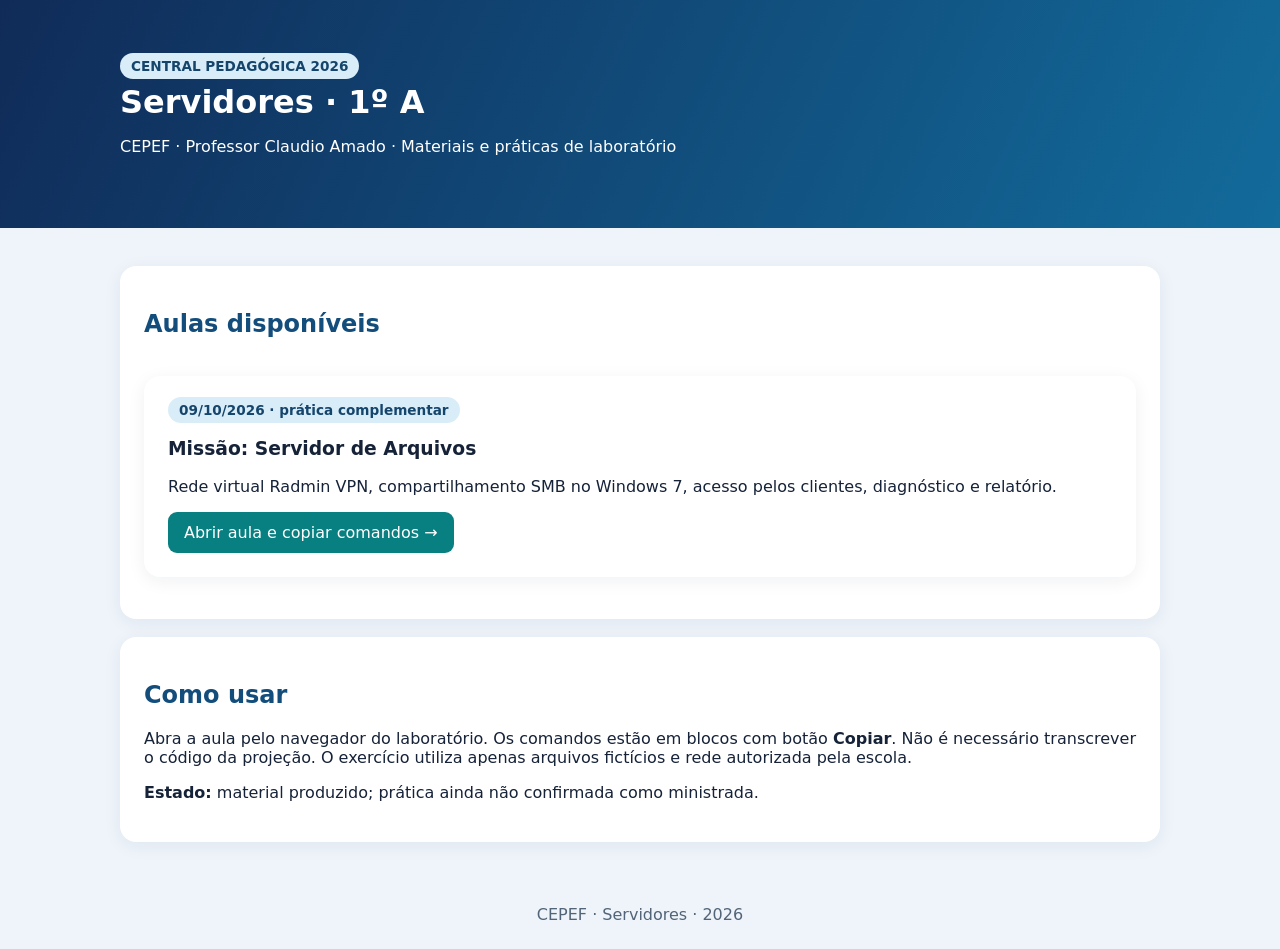
==== index.html @ 6cb3f021 "CEPEF Servidores 1A: publicar aula Radmin/SMB 09-10-2026" ====
<!doctype html><html lang="pt-BR"><head><meta charset="utf-8"><meta name="viewport" content="width=device-width, initial-scale=1"><title>Servidores | CEPEF 1º A</title><link rel="stylesheet" href="styles.css"></head><body><header><main><span class="tag">CENTRAL PEDAGÓGICA 2026</span><h1>Servidores · 1º A</h1><p>CEPEF · Professor Claudio Amado · Materiais e práticas de laboratório</p></main></header><main><section><h2>Aulas disponíveis</h2><div class="grid"><article class="tile"><span class="tag">09/10/2026 · prática complementar</span><h3>Missão: Servidor de Arquivos</h3><p>Rede virtual Radmin VPN, compartilhamento SMB no Windows 7, acesso pelos clientes, diagnóstico e relatório.</p><a class="btn" href="aulas/2026-10-09-radmin-smb.html">Abrir aula e copiar comandos →</a></article></div></section><section><h2>Como usar</h2><p>Abra a aula pelo navegador do laboratório. Os comandos estão em blocos com botão <b>Copiar</b>. Não é necessário transcrever o código da projeção. O exercício utiliza apenas arquivos fictícios e rede autorizada pela escola.</p><p><b>Estado:</b> material produzido; prática ainda não confirmada como ministrada.</p></section></main><footer>CEPEF · Servidores · 2026</footer></body></html>
---- styles.css ----
:root{font-family:system-ui,Arial,sans-serif;color:#152238;background:#eef4fa}*{box-sizing:border-box}body{margin:0}header{background:linear-gradient(115deg,#102b58,#126b9b);color:white;padding:36px 18px}main{max-width:1080px;margin:auto;padding:20px}h1{margin:8px 0}h2{color:#124d7b}section,.tile{background:white;border-radius:16px;padding:24px;margin:18px 0;box-shadow:0 4px 18px #0b254010}a{color:#096d9a}header a{color:white}.tag{background:#d9edf9;color:#16456c;padding:5px 11px;border-radius:18px;font-weight:700;font-size:.85rem}.grid{display:grid;grid-template-columns:repeat(auto-fit,minmax(260px,1fr));gap:15px}.btn,button{display:inline-block;background:#087f81;color:white;text-decoration:none;padding:11px 16px;border:0;border-radius:9px;cursor:pointer;font:inherit}.btn:hover,button:hover{background:#075c70}pre{background:#0f203d;color:#dcfce7;border-radius:12px;padding:16px;overflow-x:auto;white-space:pre-wrap;word-break:break-word}.command{margin:12px 0}.command button{font-size:.85rem;padding:7px 12px;margin-bottom:7px}.warn{border-left:5px solid #d18329;background:#fff5e9;padding:15px}.success{border-left:5px solid #16805b;background:#e9faf3;padding:15px}li{margin:7px 0}input,textarea{width:100%;padding:12px;border:1px solid #b4c6d4;border-radius:9px;margin:7px 0 14px;font:inherit}footer{text-align:center;padding:25px;color:#526477}@media print{header{background:white;color:#000}button{display:none}section{box-shadow:none;break-inside:avoid}}
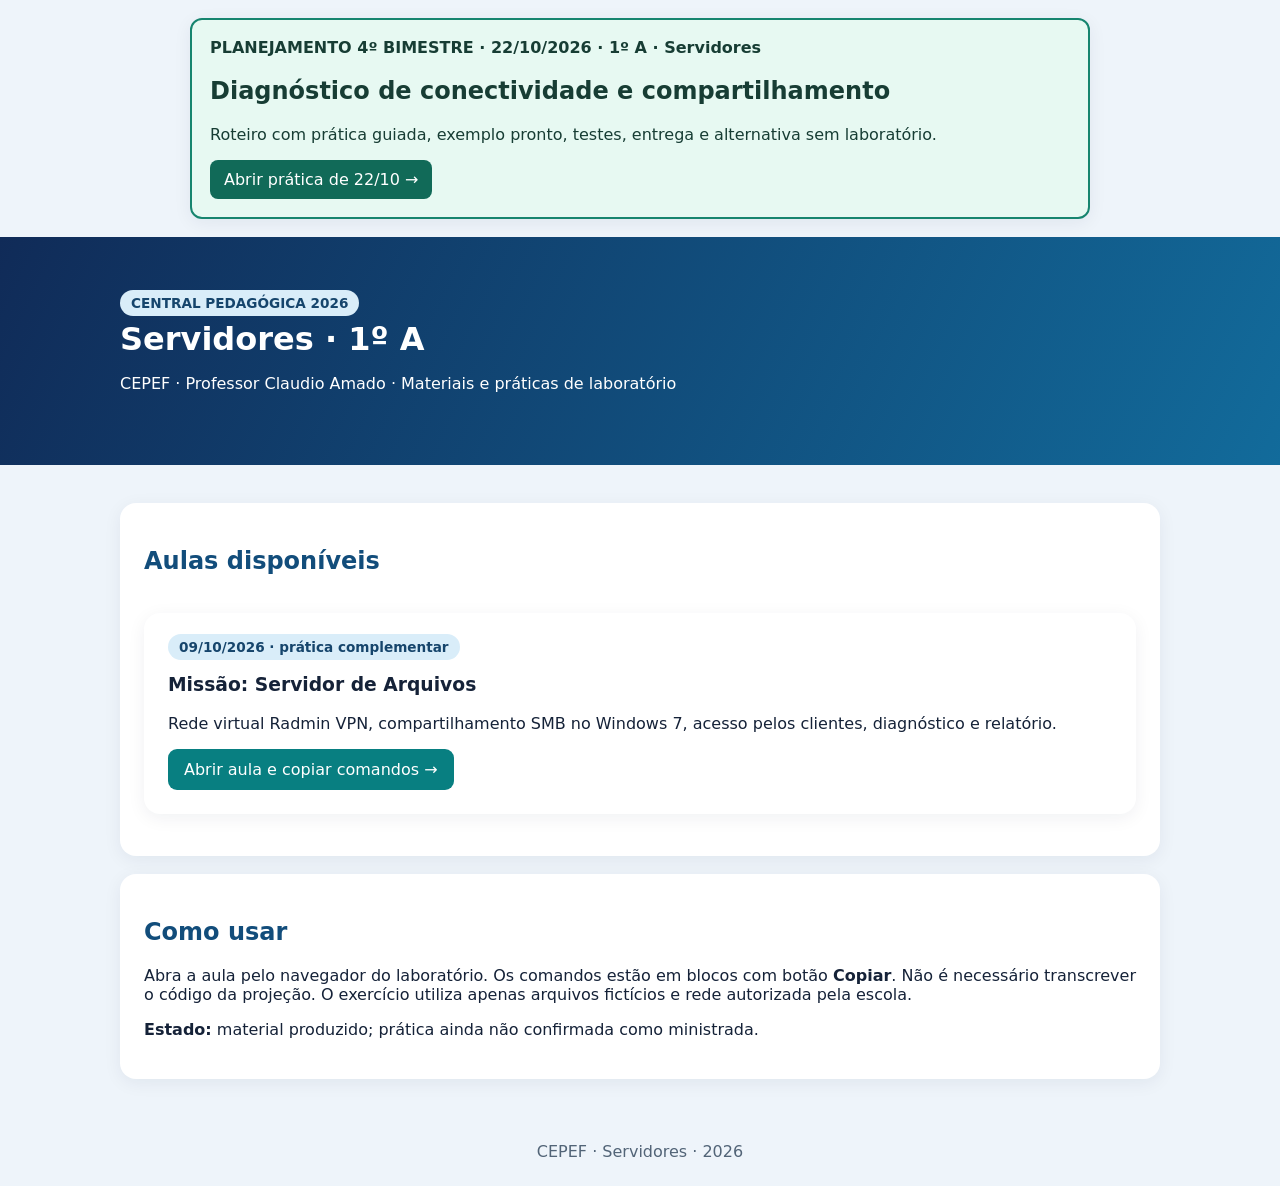
==== commit 77c2c7e0: "CEPEF: adicionar aula de 22-23 outubro ao índice" ====
--- a/index.html
+++ b/index.html
@@ -1 +1,2 @@
-<!doctype html><html lang="pt-BR"><head><meta charset="utf-8"><meta name="viewport" content="width=device-width, initial-scale=1"><title>Servidores | CEPEF 1º A</title><link rel="stylesheet" href="styles.css"></head><body><header><main><span class="tag">CENTRAL PEDAGÓGICA 2026</span><h1>Servidores · 1º A</h1><p>CEPEF · Professor Claudio Amado · Materiais e práticas de laboratório</p></main></header><main><section><h2>Aulas disponíveis</h2><div class="grid"><article class="tile"><span class="tag">09/10/2026 · prática complementar</span><h3>Missão: Servidor de Arquivos</h3><p>Rede virtual Radmin VPN, compartilhamento SMB no Windows 7, acesso pelos clientes, diagnóstico e relatório.</p><a class="btn" href="aulas/2026-10-09-radmin-smb.html">Abrir aula e copiar comandos →</a></article></div></section><section><h2>Como usar</h2><p>Abra a aula pelo navegador do laboratório. Os comandos estão em blocos com botão <b>Copiar</b>. Não é necessário transcrever o código da projeção. O exercício utiliza apenas arquivos fictícios e rede autorizada pela escola.</p><p><b>Estado:</b> material produzido; prática ainda não confirmada como ministrada.</p></section></main><footer>CEPEF · Servidores · 2026</footer></body></html>+<!doctype html><html lang="pt-BR"><head><meta charset="utf-8"><meta name="viewport" content="width=device-width, initial-scale=1"><title>Servidores | CEPEF 1º A</title><link rel="stylesheet" href="styles.css"></head><body>
+<section style="max-width:900px;margin:18px auto;padding:18px;border:2px solid #17856f;border-radius:12px;background:#e7f9f2;color:#173d34"><strong>PLANEJAMENTO 4º BIMESTRE · 22/10/2026 · 1º A · Servidores</strong><h2 style="color:#173d34">Diagnóstico de conectividade e compartilhamento</h2><p>Roteiro com prática guiada, exemplo pronto, testes, entrega e alternativa sem laboratório.</p><a style="display:inline-block;background:#116a58;color:#fff;padding:10px 14px;border-radius:8px;text-decoration:none" href="aulas/2026-10-22-diagnostico.html">Abrir prática de 22/10 →</a></section><header><main><span class="tag">CENTRAL PEDAGÓGICA 2026</span><h1>Servidores · 1º A</h1><p>CEPEF · Professor Claudio Amado · Materiais e práticas de laboratório</p></main></header><main><section><h2>Aulas disponíveis</h2><div class="grid"><article class="tile"><span class="tag">09/10/2026 · prática complementar</span><h3>Missão: Servidor de Arquivos</h3><p>Rede virtual Radmin VPN, compartilhamento SMB no Windows 7, acesso pelos clientes, diagnóstico e relatório.</p><a class="btn" href="aulas/2026-10-09-radmin-smb.html">Abrir aula e copiar comandos →</a></article></div></section><section><h2>Como usar</h2><p>Abra a aula pelo navegador do laboratório. Os comandos estão em blocos com botão <b>Copiar</b>. Não é necessário transcrever o código da projeção. O exercício utiliza apenas arquivos fictícios e rede autorizada pela escola.</p><p><b>Estado:</b> material produzido; prática ainda não confirmada como ministrada.</p></section></main><footer>CEPEF · Servidores · 2026</footer></body></html>
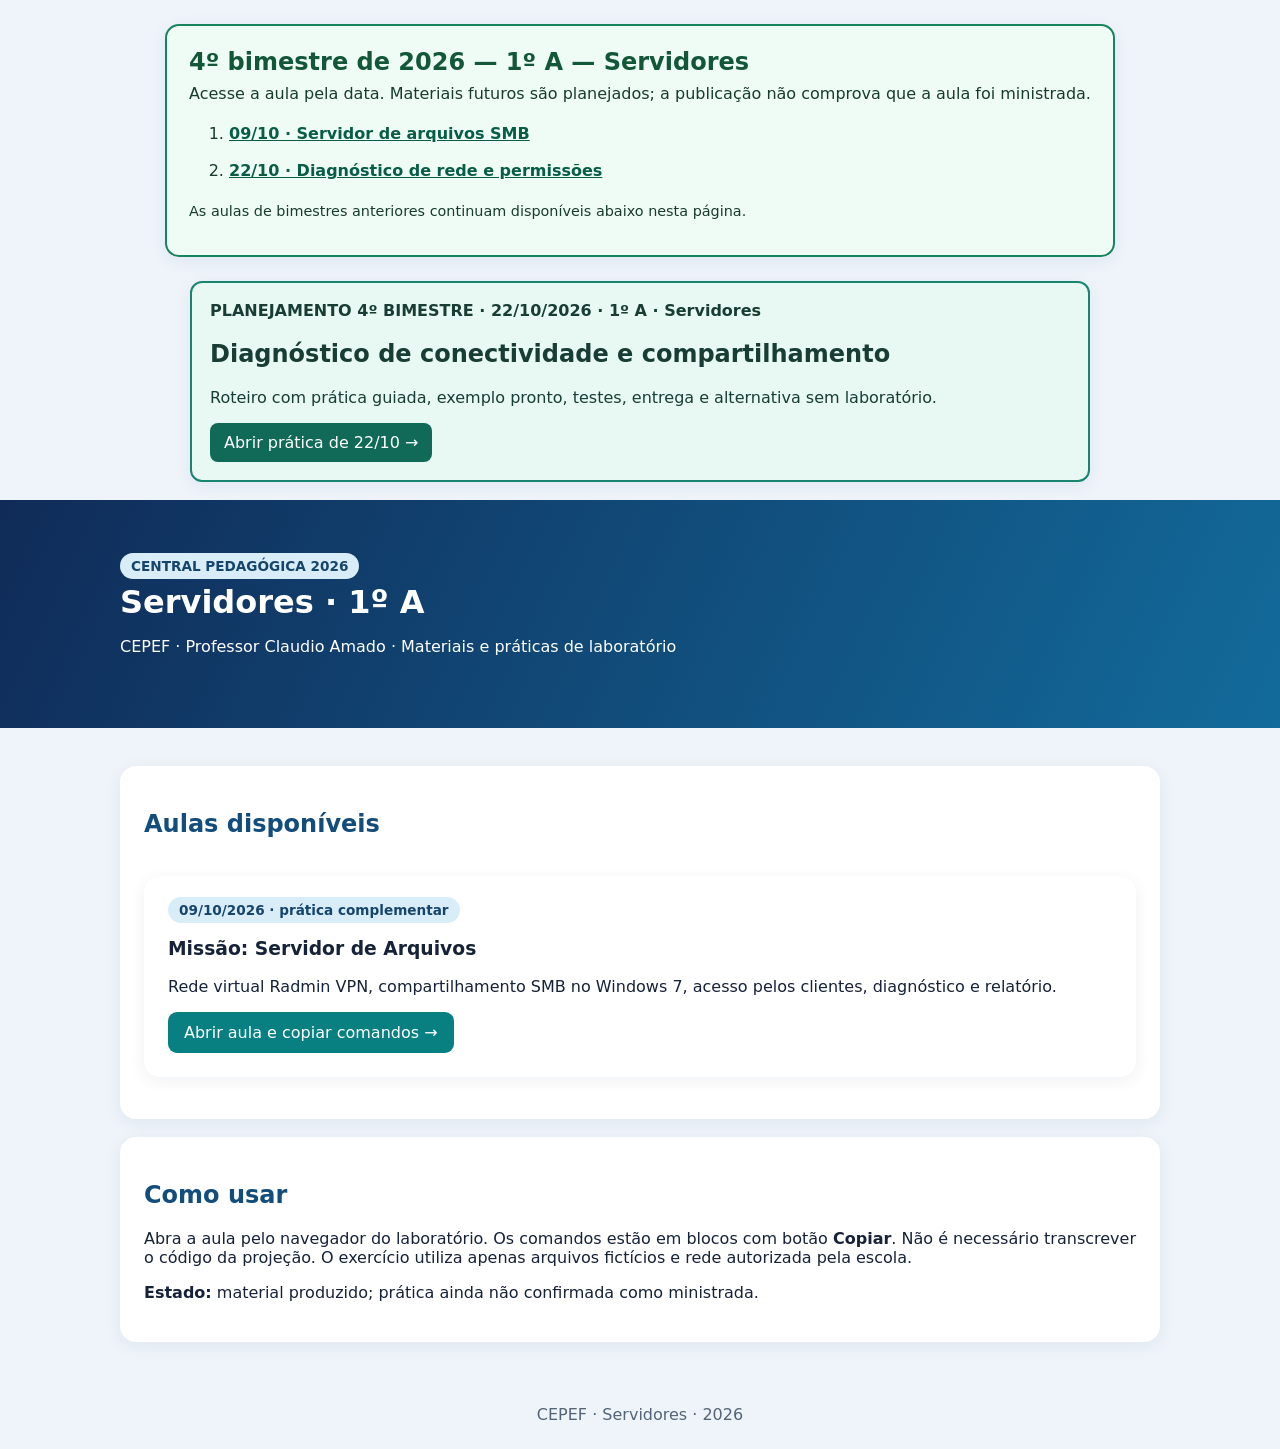
==== commit ad09dbbc: "CEPEF: organizar navegação das aulas do quarto bimestre" ====
--- a/index.html
+++ b/index.html
@@ -1,2 +1,5 @@
 <!doctype html><html lang="pt-BR"><head><meta charset="utf-8"><meta name="viewport" content="width=device-width, initial-scale=1"><title>Servidores | CEPEF 1º A</title><link rel="stylesheet" href="styles.css"></head><body>
+<!-- CEPEF-2026-4B-NAV -->
+<section aria-label="Aulas do quarto bimestre de 2026" style="max-width:950px;margin:24px auto;padding:22px;background:#effcf5;border:2px solid #17845b;border-radius:14px;color:#173c2c;font-family:system-ui,sans-serif"><h2 style="margin:0 0 8px;color:#135739">4º bimestre de 2026 — 1º A — Servidores</h2><p style="margin:0 0 12px">Acesse a aula pela data. Materiais futuros são planejados; a publicação não comprova que a aula foi ministrada.</p><ol style="line-height:1.9"><li><a style="color:#075d45;font-weight:650" href="aulas/2026-10-09-radmin-smb.html">09/10 · Servidor de arquivos SMB</a></li><li><a style="color:#075d45;font-weight:650" href="aulas/2026-10-22-diagnostico.html">22/10 · Diagnóstico de rede e permissões</a></li></ol><p style="font-size:0.9em">As aulas de bimestres anteriores continuam disponíveis abaixo nesta página.</p></section>
+<!-- /CEPEF-2026-4B-NAV -->
 <section style="max-width:900px;margin:18px auto;padding:18px;border:2px solid #17856f;border-radius:12px;background:#e7f9f2;color:#173d34"><strong>PLANEJAMENTO 4º BIMESTRE · 22/10/2026 · 1º A · Servidores</strong><h2 style="color:#173d34">Diagnóstico de conectividade e compartilhamento</h2><p>Roteiro com prática guiada, exemplo pronto, testes, entrega e alternativa sem laboratório.</p><a style="display:inline-block;background:#116a58;color:#fff;padding:10px 14px;border-radius:8px;text-decoration:none" href="aulas/2026-10-22-diagnostico.html">Abrir prática de 22/10 →</a></section><header><main><span class="tag">CENTRAL PEDAGÓGICA 2026</span><h1>Servidores · 1º A</h1><p>CEPEF · Professor Claudio Amado · Materiais e práticas de laboratório</p></main></header><main><section><h2>Aulas disponíveis</h2><div class="grid"><article class="tile"><span class="tag">09/10/2026 · prática complementar</span><h3>Missão: Servidor de Arquivos</h3><p>Rede virtual Radmin VPN, compartilhamento SMB no Windows 7, acesso pelos clientes, diagnóstico e relatório.</p><a class="btn" href="aulas/2026-10-09-radmin-smb.html">Abrir aula e copiar comandos →</a></article></div></section><section><h2>Como usar</h2><p>Abra a aula pelo navegador do laboratório. Os comandos estão em blocos com botão <b>Copiar</b>. Não é necessário transcrever o código da projeção. O exercício utiliza apenas arquivos fictícios e rede autorizada pela escola.</p><p><b>Estado:</b> material produzido; prática ainda não confirmada como ministrada.</p></section></main><footer>CEPEF · Servidores · 2026</footer></body></html>
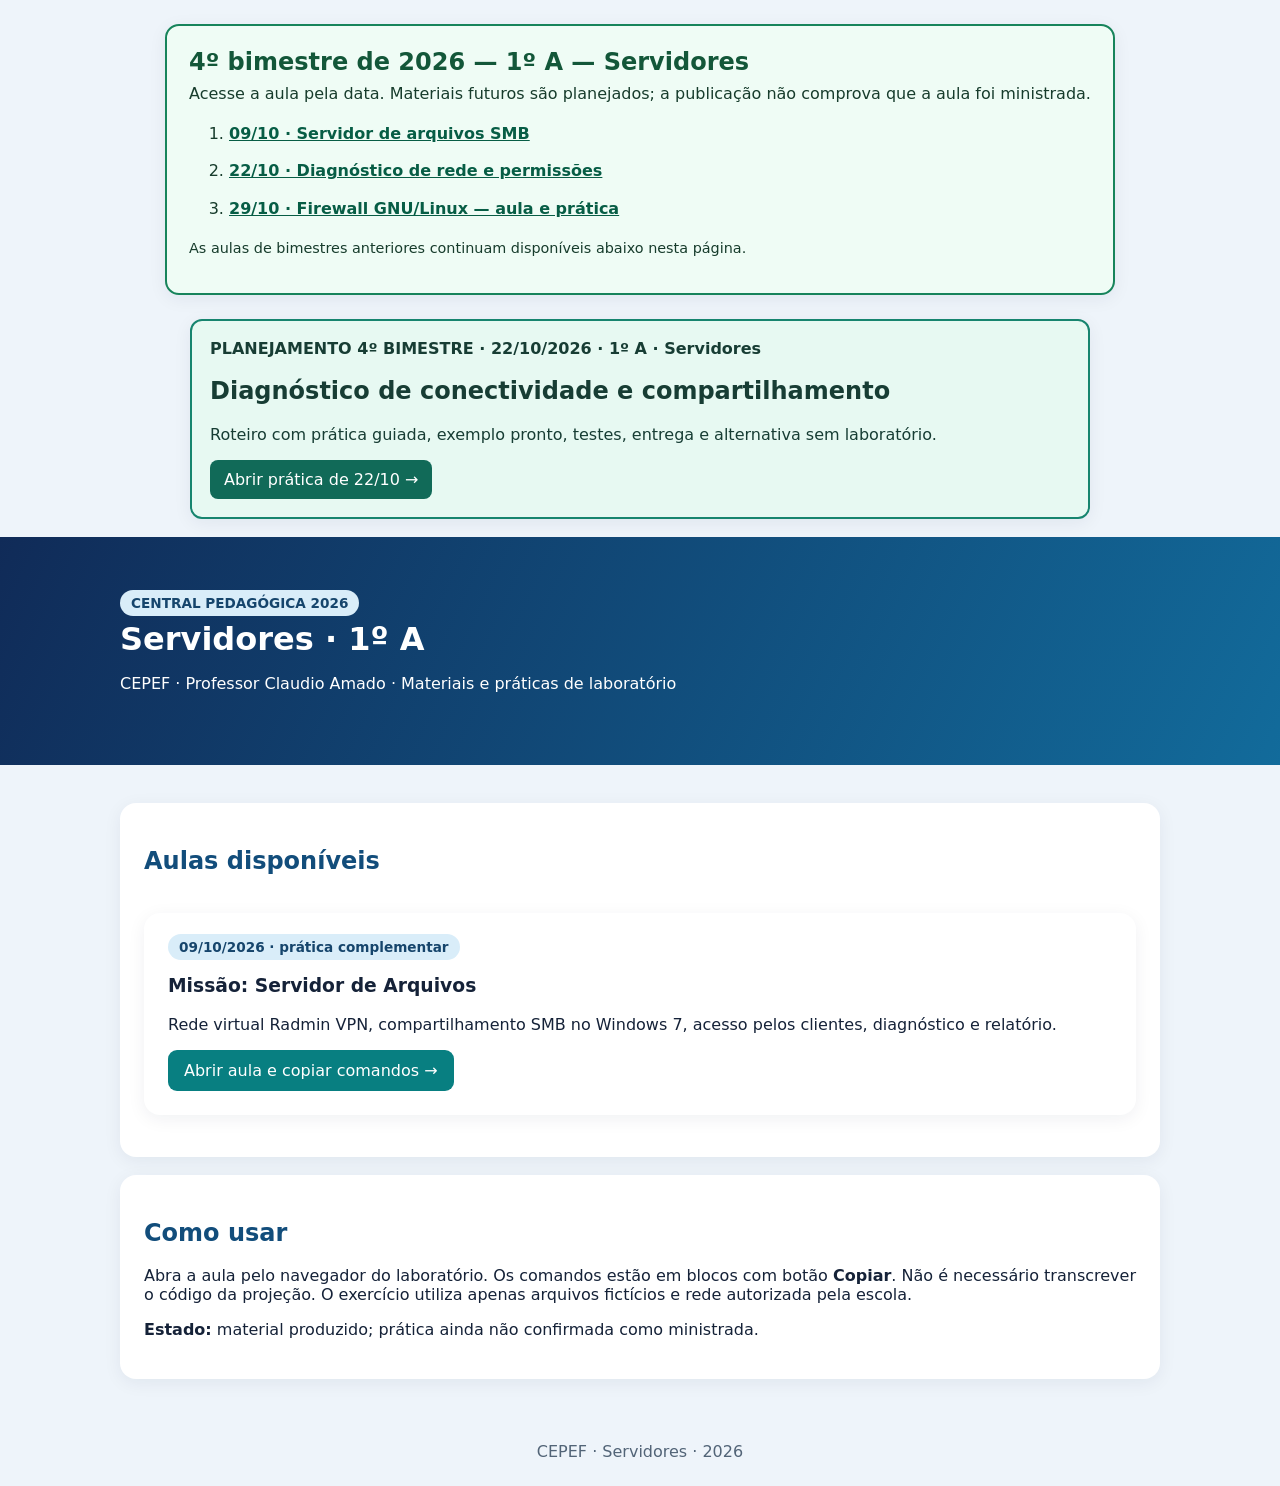
==== commit e7822816: "Adicionar aula de 29/10 ao índice da disciplina" ====
--- a/index.html
+++ b/index.html
@@ -1,5 +1,5 @@
 <!doctype html><html lang="pt-BR"><head><meta charset="utf-8"><meta name="viewport" content="width=device-width, initial-scale=1"><title>Servidores | CEPEF 1º A</title><link rel="stylesheet" href="styles.css"></head><body>
 <!-- CEPEF-2026-4B-NAV -->
-<section aria-label="Aulas do quarto bimestre de 2026" style="max-width:950px;margin:24px auto;padding:22px;background:#effcf5;border:2px solid #17845b;border-radius:14px;color:#173c2c;font-family:system-ui,sans-serif"><h2 style="margin:0 0 8px;color:#135739">4º bimestre de 2026 — 1º A — Servidores</h2><p style="margin:0 0 12px">Acesse a aula pela data. Materiais futuros são planejados; a publicação não comprova que a aula foi ministrada.</p><ol style="line-height:1.9"><li><a style="color:#075d45;font-weight:650" href="aulas/2026-10-09-radmin-smb.html">09/10 · Servidor de arquivos SMB</a></li><li><a style="color:#075d45;font-weight:650" href="aulas/2026-10-22-diagnostico.html">22/10 · Diagnóstico de rede e permissões</a></li></ol><p style="font-size:0.9em">As aulas de bimestres anteriores continuam disponíveis abaixo nesta página.</p></section>
+<section aria-label="Aulas do quarto bimestre de 2026" style="max-width:950px;margin:24px auto;padding:22px;background:#effcf5;border:2px solid #17845b;border-radius:14px;color:#173c2c;font-family:system-ui,sans-serif"><h2 style="margin:0 0 8px;color:#135739">4º bimestre de 2026 — 1º A — Servidores</h2><p style="margin:0 0 12px">Acesse a aula pela data. Materiais futuros são planejados; a publicação não comprova que a aula foi ministrada.</p><ol style="line-height:1.9"><li><a style="color:#075d45;font-weight:650" href="aulas/2026-10-09-radmin-smb.html">09/10 · Servidor de arquivos SMB</a></li><li><a style="color:#075d45;font-weight:650" href="aulas/2026-10-22-diagnostico.html">22/10 · Diagnóstico de rede e permissões</a></li><li><a style="color:#075d45;font-weight:650" href="aulas/2026-10-29-firewall-gnu-linux.html">29/10 · Firewall GNU/Linux — aula e prática</a></li></ol><p style="font-size:0.9em">As aulas de bimestres anteriores continuam disponíveis abaixo nesta página.</p></section>
 <!-- /CEPEF-2026-4B-NAV -->
 <section style="max-width:900px;margin:18px auto;padding:18px;border:2px solid #17856f;border-radius:12px;background:#e7f9f2;color:#173d34"><strong>PLANEJAMENTO 4º BIMESTRE · 22/10/2026 · 1º A · Servidores</strong><h2 style="color:#173d34">Diagnóstico de conectividade e compartilhamento</h2><p>Roteiro com prática guiada, exemplo pronto, testes, entrega e alternativa sem laboratório.</p><a style="display:inline-block;background:#116a58;color:#fff;padding:10px 14px;border-radius:8px;text-decoration:none" href="aulas/2026-10-22-diagnostico.html">Abrir prática de 22/10 →</a></section><header><main><span class="tag">CENTRAL PEDAGÓGICA 2026</span><h1>Servidores · 1º A</h1><p>CEPEF · Professor Claudio Amado · Materiais e práticas de laboratório</p></main></header><main><section><h2>Aulas disponíveis</h2><div class="grid"><article class="tile"><span class="tag">09/10/2026 · prática complementar</span><h3>Missão: Servidor de Arquivos</h3><p>Rede virtual Radmin VPN, compartilhamento SMB no Windows 7, acesso pelos clientes, diagnóstico e relatório.</p><a class="btn" href="aulas/2026-10-09-radmin-smb.html">Abrir aula e copiar comandos →</a></article></div></section><section><h2>Como usar</h2><p>Abra a aula pelo navegador do laboratório. Os comandos estão em blocos com botão <b>Copiar</b>. Não é necessário transcrever o código da projeção. O exercício utiliza apenas arquivos fictícios e rede autorizada pela escola.</p><p><b>Estado:</b> material produzido; prática ainda não confirmada como ministrada.</p></section></main><footer>CEPEF · Servidores · 2026</footer></body></html>
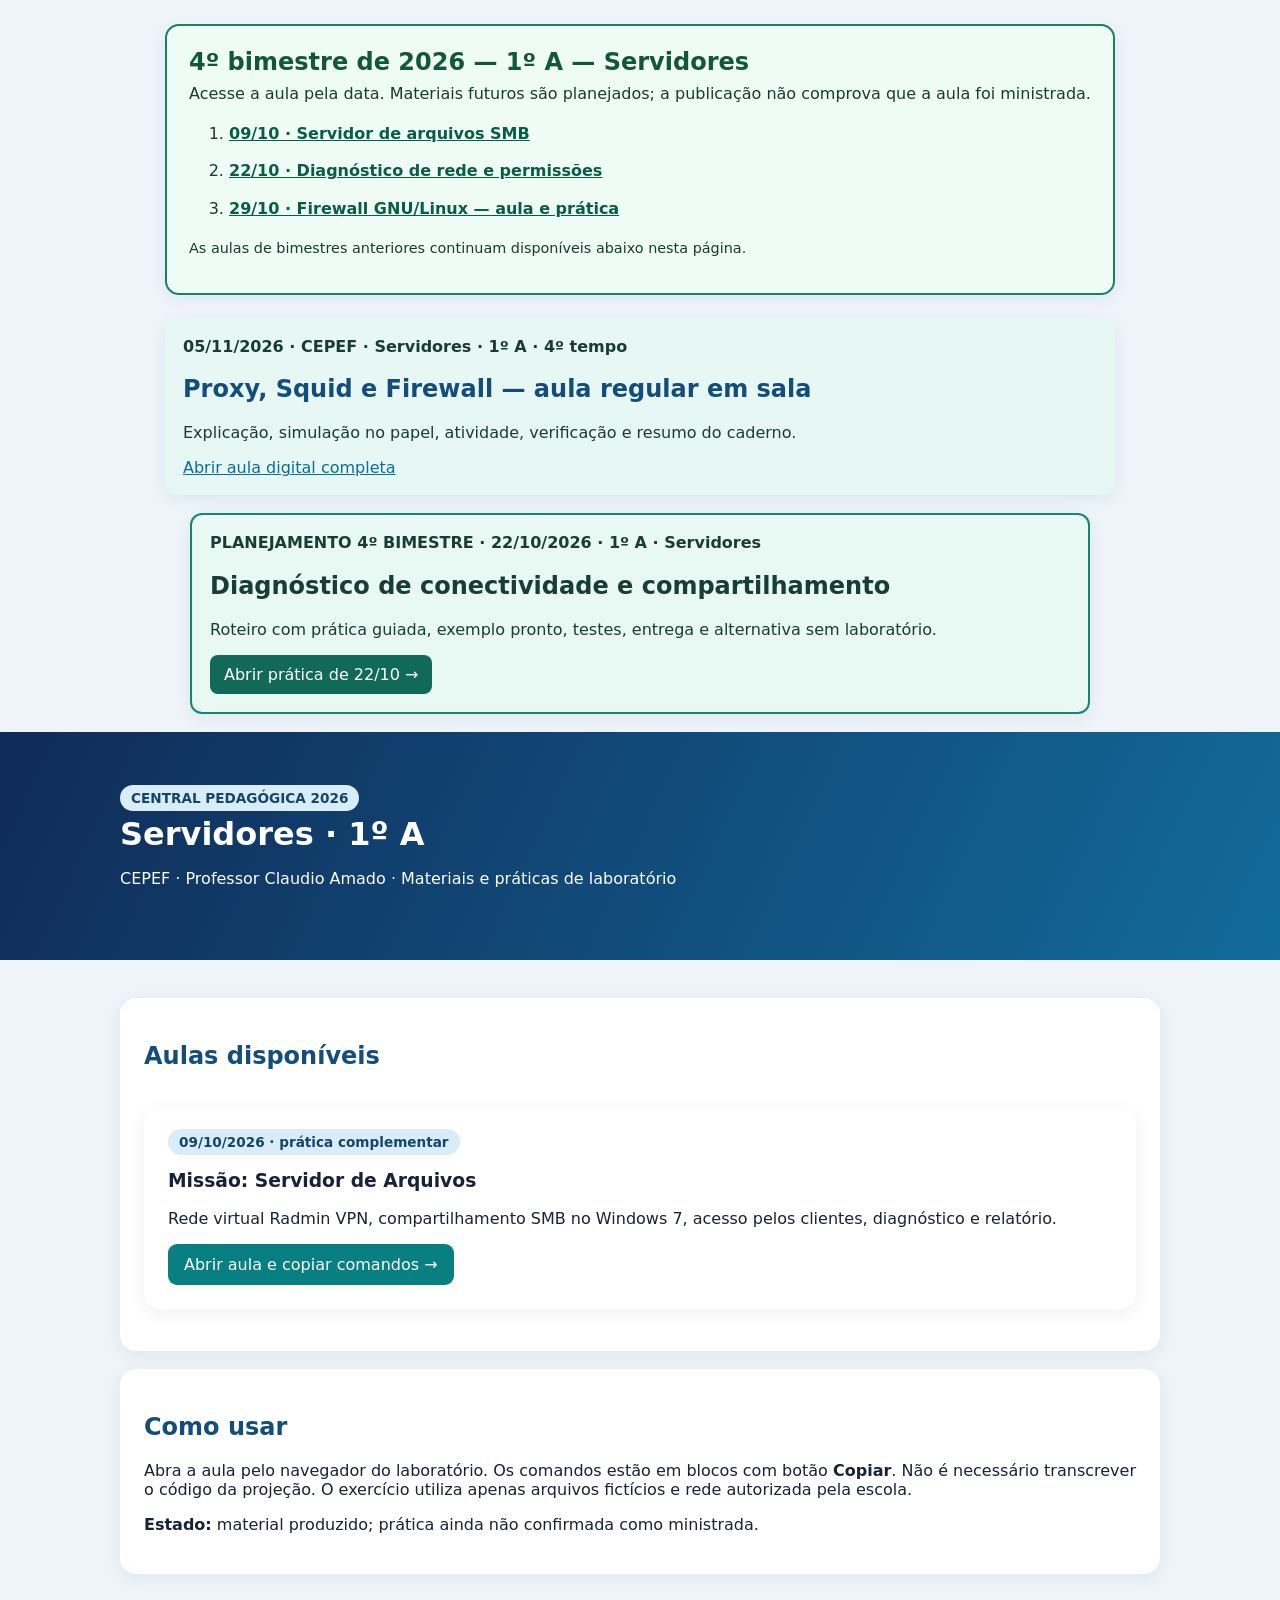
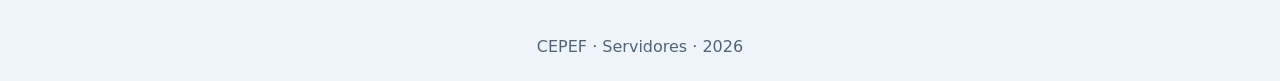
==== commit 7a593294: "Indexa 05-11-2026 Servidores Proxy Squid" ====
--- a/index.html
+++ b/index.html
@@ -2,4 +2,5 @@
 <!-- CEPEF-2026-4B-NAV -->
 <section aria-label="Aulas do quarto bimestre de 2026" style="max-width:950px;margin:24px auto;padding:22px;background:#effcf5;border:2px solid #17845b;border-radius:14px;color:#173c2c;font-family:system-ui,sans-serif"><h2 style="margin:0 0 8px;color:#135739">4º bimestre de 2026 — 1º A — Servidores</h2><p style="margin:0 0 12px">Acesse a aula pela data. Materiais futuros são planejados; a publicação não comprova que a aula foi ministrada.</p><ol style="line-height:1.9"><li><a style="color:#075d45;font-weight:650" href="aulas/2026-10-09-radmin-smb.html">09/10 · Servidor de arquivos SMB</a></li><li><a style="color:#075d45;font-weight:650" href="aulas/2026-10-22-diagnostico.html">22/10 · Diagnóstico de rede e permissões</a></li><li><a style="color:#075d45;font-weight:650" href="aulas/2026-10-29-firewall-gnu-linux.html">29/10 · Firewall GNU/Linux — aula e prática</a></li></ol><p style="font-size:0.9em">As aulas de bimestres anteriores continuam disponíveis abaixo nesta página.</p></section>
 <!-- /CEPEF-2026-4B-NAV -->
+<section aria-label="Aula Proxy e Squid 05 de novembro" style="max-width:950px;margin:16px auto;padding:18px;border-radius:12px;background:#e7f7f4;color:#173c35;font-family:system-ui,sans-serif"><strong>05/11/2026 · CEPEF · Servidores · 1º A · 4º tempo</strong><h2>Proxy, Squid e Firewall — aula regular em sala</h2><p>Explicação, simulação no papel, atividade, verificação e resumo do caderno.</p><a href="aulas/2026-11-05-proxy-squid-sala.html">Abrir aula digital completa</a></section>
 <section style="max-width:900px;margin:18px auto;padding:18px;border:2px solid #17856f;border-radius:12px;background:#e7f9f2;color:#173d34"><strong>PLANEJAMENTO 4º BIMESTRE · 22/10/2026 · 1º A · Servidores</strong><h2 style="color:#173d34">Diagnóstico de conectividade e compartilhamento</h2><p>Roteiro com prática guiada, exemplo pronto, testes, entrega e alternativa sem laboratório.</p><a style="display:inline-block;background:#116a58;color:#fff;padding:10px 14px;border-radius:8px;text-decoration:none" href="aulas/2026-10-22-diagnostico.html">Abrir prática de 22/10 →</a></section><header><main><span class="tag">CENTRAL PEDAGÓGICA 2026</span><h1>Servidores · 1º A</h1><p>CEPEF · Professor Claudio Amado · Materiais e práticas de laboratório</p></main></header><main><section><h2>Aulas disponíveis</h2><div class="grid"><article class="tile"><span class="tag">09/10/2026 · prática complementar</span><h3>Missão: Servidor de Arquivos</h3><p>Rede virtual Radmin VPN, compartilhamento SMB no Windows 7, acesso pelos clientes, diagnóstico e relatório.</p><a class="btn" href="aulas/2026-10-09-radmin-smb.html">Abrir aula e copiar comandos →</a></article></div></section><section><h2>Como usar</h2><p>Abra a aula pelo navegador do laboratório. Os comandos estão em blocos com botão <b>Copiar</b>. Não é necessário transcrever o código da projeção. O exercício utiliza apenas arquivos fictícios e rede autorizada pela escola.</p><p><b>Estado:</b> material produzido; prática ainda não confirmada como ministrada.</p></section></main><footer>CEPEF · Servidores · 2026</footer></body></html>
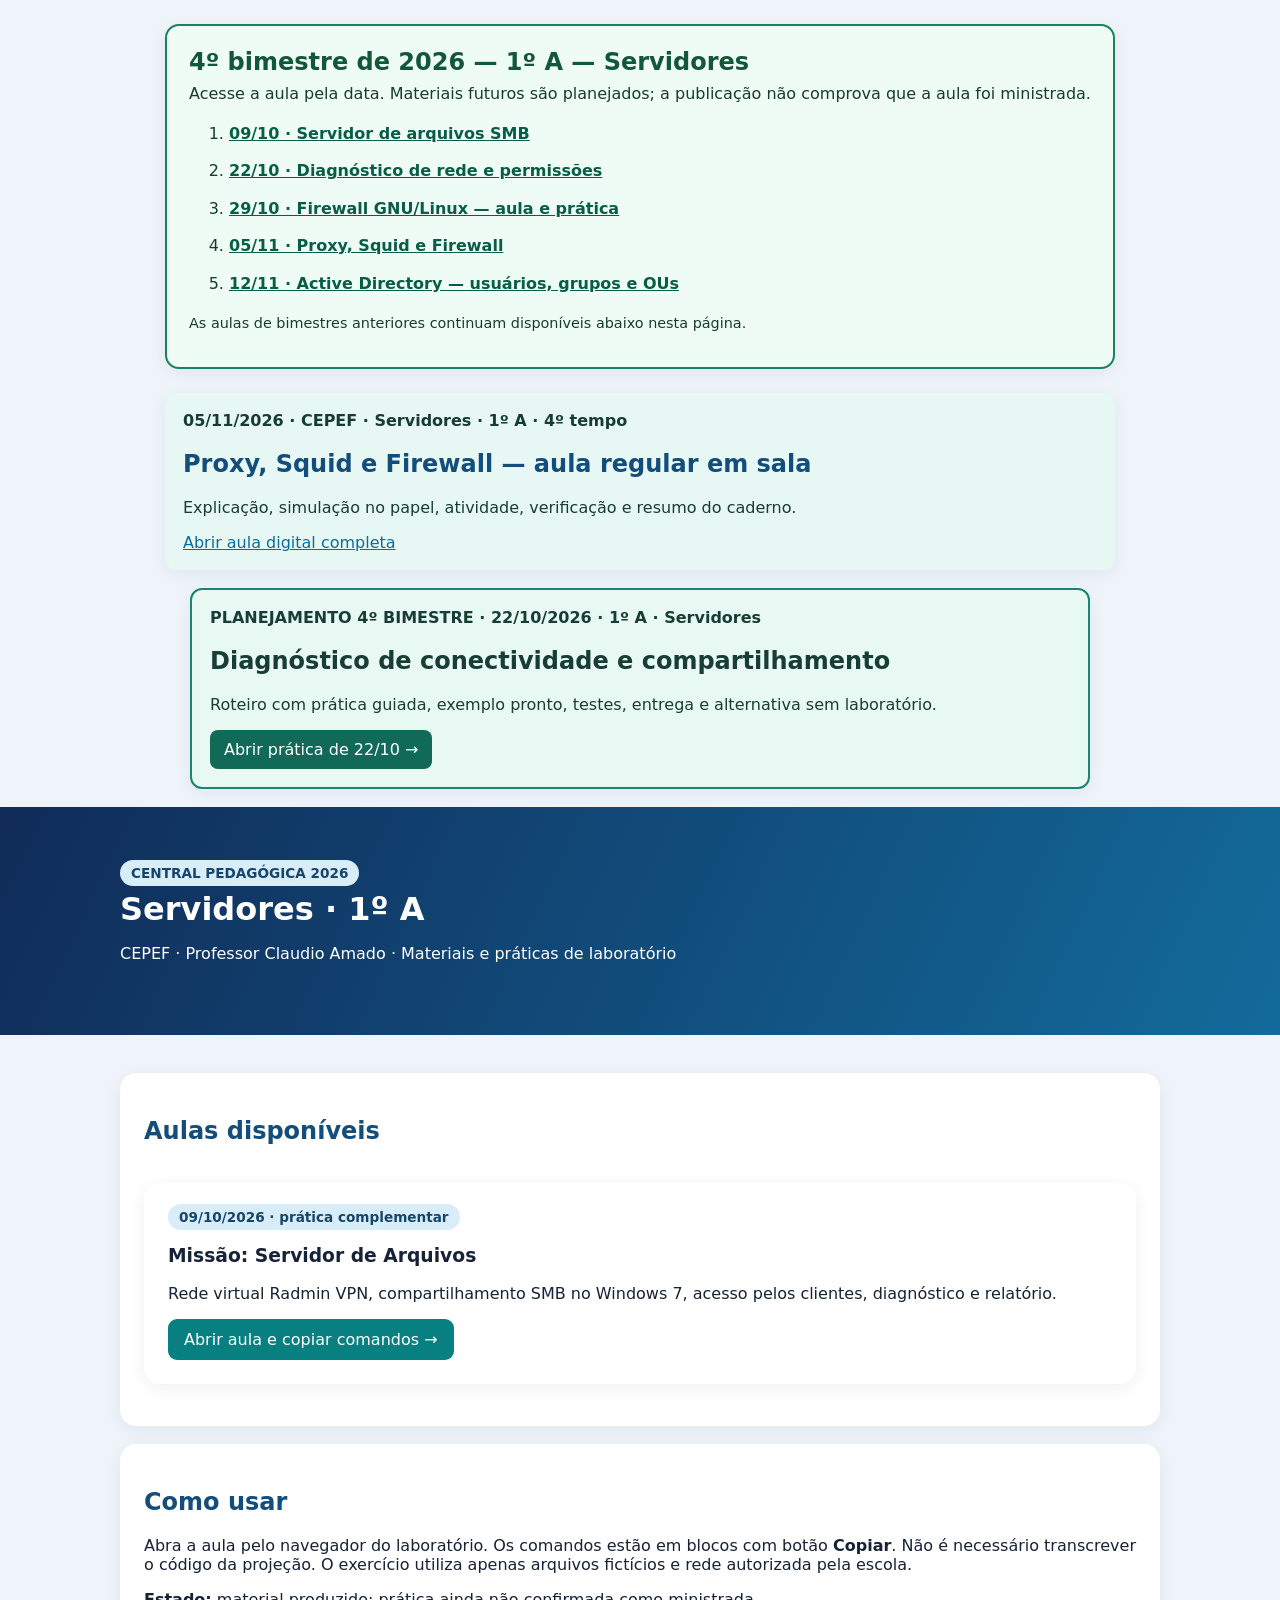
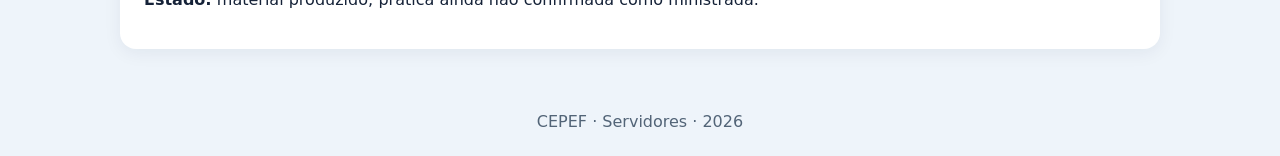
==== commit 0b8224ce: "Atualiza índice com aula de 12/11/2026" ====
--- a/index.html
+++ b/index.html
@@ -1,6 +1,6 @@
 <!doctype html><html lang="pt-BR"><head><meta charset="utf-8"><meta name="viewport" content="width=device-width, initial-scale=1"><title>Servidores | CEPEF 1º A</title><link rel="stylesheet" href="styles.css"></head><body>
 <!-- CEPEF-2026-4B-NAV -->
-<section aria-label="Aulas do quarto bimestre de 2026" style="max-width:950px;margin:24px auto;padding:22px;background:#effcf5;border:2px solid #17845b;border-radius:14px;color:#173c2c;font-family:system-ui,sans-serif"><h2 style="margin:0 0 8px;color:#135739">4º bimestre de 2026 — 1º A — Servidores</h2><p style="margin:0 0 12px">Acesse a aula pela data. Materiais futuros são planejados; a publicação não comprova que a aula foi ministrada.</p><ol style="line-height:1.9"><li><a style="color:#075d45;font-weight:650" href="aulas/2026-10-09-radmin-smb.html">09/10 · Servidor de arquivos SMB</a></li><li><a style="color:#075d45;font-weight:650" href="aulas/2026-10-22-diagnostico.html">22/10 · Diagnóstico de rede e permissões</a></li><li><a style="color:#075d45;font-weight:650" href="aulas/2026-10-29-firewall-gnu-linux.html">29/10 · Firewall GNU/Linux — aula e prática</a></li></ol><p style="font-size:0.9em">As aulas de bimestres anteriores continuam disponíveis abaixo nesta página.</p></section>
+<section aria-label="Aulas do quarto bimestre de 2026" style="max-width:950px;margin:24px auto;padding:22px;background:#effcf5;border:2px solid #17845b;border-radius:14px;color:#173c2c;font-family:system-ui,sans-serif"><h2 style="margin:0 0 8px;color:#135739">4º bimestre de 2026 — 1º A — Servidores</h2><p style="margin:0 0 12px">Acesse a aula pela data. Materiais futuros são planejados; a publicação não comprova que a aula foi ministrada.</p><ol style="line-height:1.9"><li><a style="color:#075d45;font-weight:650" href="aulas/2026-10-09-radmin-smb.html">09/10 · Servidor de arquivos SMB</a></li><li><a style="color:#075d45;font-weight:650" href="aulas/2026-10-22-diagnostico.html">22/10 · Diagnóstico de rede e permissões</a></li><li><a style="color:#075d45;font-weight:650" href="aulas/2026-10-29-firewall-gnu-linux.html">29/10 · Firewall GNU/Linux — aula e prática</a></li><li><a style="color:#075d45;font-weight:650" href="aulas/2026-11-05-proxy-squid-sala.html">05/11 · Proxy, Squid e Firewall</a></li><li><a style="color:#075d45;font-weight:650" href="aulas/aula_12novembro_2026_ad_usuarios_grupos_ous.html">12/11 · Active Directory — usuários, grupos e OUs</a></li></ol><p style="font-size:0.9em">As aulas de bimestres anteriores continuam disponíveis abaixo nesta página.</p></section>
 <!-- /CEPEF-2026-4B-NAV -->
 <section aria-label="Aula Proxy e Squid 05 de novembro" style="max-width:950px;margin:16px auto;padding:18px;border-radius:12px;background:#e7f7f4;color:#173c35;font-family:system-ui,sans-serif"><strong>05/11/2026 · CEPEF · Servidores · 1º A · 4º tempo</strong><h2>Proxy, Squid e Firewall — aula regular em sala</h2><p>Explicação, simulação no papel, atividade, verificação e resumo do caderno.</p><a href="aulas/2026-11-05-proxy-squid-sala.html">Abrir aula digital completa</a></section>
 <section style="max-width:900px;margin:18px auto;padding:18px;border:2px solid #17856f;border-radius:12px;background:#e7f9f2;color:#173d34"><strong>PLANEJAMENTO 4º BIMESTRE · 22/10/2026 · 1º A · Servidores</strong><h2 style="color:#173d34">Diagnóstico de conectividade e compartilhamento</h2><p>Roteiro com prática guiada, exemplo pronto, testes, entrega e alternativa sem laboratório.</p><a style="display:inline-block;background:#116a58;color:#fff;padding:10px 14px;border-radius:8px;text-decoration:none" href="aulas/2026-10-22-diagnostico.html">Abrir prática de 22/10 →</a></section><header><main><span class="tag">CENTRAL PEDAGÓGICA 2026</span><h1>Servidores · 1º A</h1><p>CEPEF · Professor Claudio Amado · Materiais e práticas de laboratório</p></main></header><main><section><h2>Aulas disponíveis</h2><div class="grid"><article class="tile"><span class="tag">09/10/2026 · prática complementar</span><h3>Missão: Servidor de Arquivos</h3><p>Rede virtual Radmin VPN, compartilhamento SMB no Windows 7, acesso pelos clientes, diagnóstico e relatório.</p><a class="btn" href="aulas/2026-10-09-radmin-smb.html">Abrir aula e copiar comandos →</a></article></div></section><section><h2>Como usar</h2><p>Abra a aula pelo navegador do laboratório. Os comandos estão em blocos com botão <b>Copiar</b>. Não é necessário transcrever o código da projeção. O exercício utiliza apenas arquivos fictícios e rede autorizada pela escola.</p><p><b>Estado:</b> material produzido; prática ainda não confirmada como ministrada.</p></section></main><footer>CEPEF · Servidores · 2026</footer></body></html>
